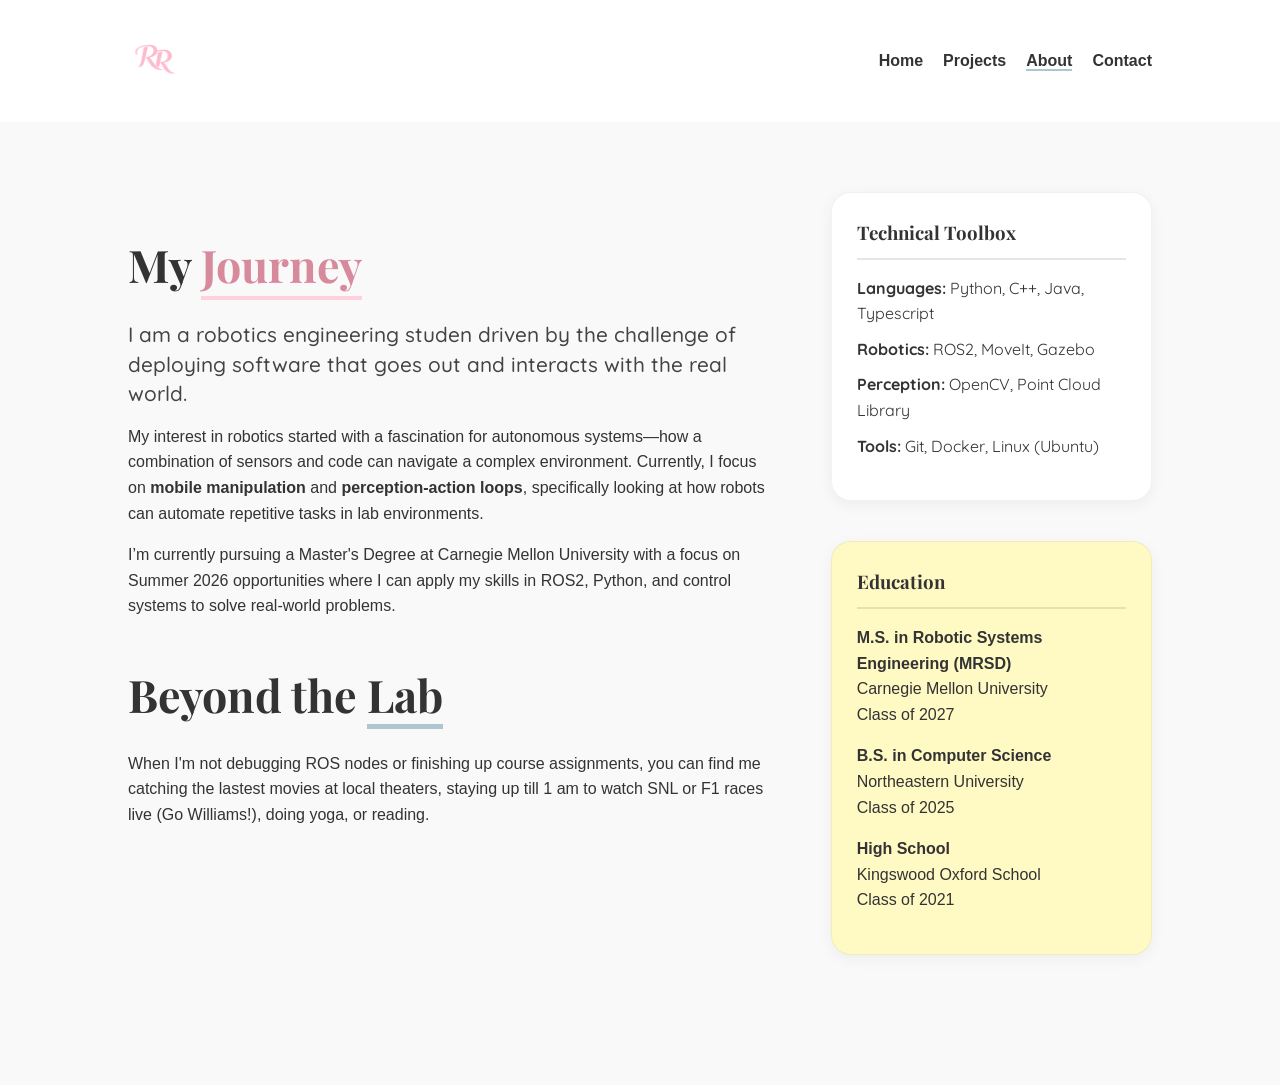
==== about/index.html @ 44ef116f "added about me page" ====
<!DOCTYPE html>
<html lang="en">
<head>
    <meta charset="UTF-8">
    <meta name="viewport" content="width=device-width, initial-scale=1.0">
    <title>About | Risha Ranjan</title>
    <link rel="preconnect" href="https://fonts.googleapis.com">
    <link rel="preconnect" href="https://fonts.gstatic.com" crossorigin>
    <link href="https://fonts.googleapis.com/css2?family=Playfair+Display:wght@700&family=Quicksand:wght@400;500;600&display=swap" rel="stylesheet">
    <link rel="stylesheet" href="../style.css">
    <link rel="icon" type="image/png" href="../assets/logo.png">
</head>
<body>

    <header>
        <nav>
            <div class="logo">
                <a href="../"><img src="../assets/logo.png" alt="Logo"></a>
            </div>
            <ul>
                <li><a href="../">Home</a></li>
                <li><a href="../projects/">Projects</a></li>
                <li><a href="/" class="active-link">About</a></li>
                <li><a href="../contact/">Contact</a></li>
            </ul>
        </nav>
    </header>

    <main class="container">
        <section class="about-section">
            <div class="content-grid">
                <div class="description">
                    <h1 class="playfair-title">My <span class="highlight-pink">Journey</span></h1>
                    <p class="intro-blurb">I am a robotics engineering studen driven by the challenge of deploying software that goes out and interacts with the real world.</p>
                    
                    <p>My interest in robotics started with a fascination for autonomous systems—how a combination of sensors and code can navigate a complex environment. Currently, I focus on <strong>mobile manipulation</strong> and <strong>perception-action loops</strong>, specifically looking at how robots can automate repetitive tasks in lab environments.</p>

                    <p>I’m currently pursuing a Master's Degree at Carnegie Mellon University with a focus on Summer 2026 opportunities where I can apply my skills in ROS2, Python, and control systems to solve real-world problems.</p>

                    <h2 class="playfair-title" style="margin-top: 40px;">Beyond the <span class="highlight-blue">Lab</span></h2>
                    <p>When I'm not debugging ROS nodes or finishing up course assignments, you can find me catching the lastest movies at local theaters, staying up till 1 am to watch SNL or F1 races live (Go Williams!), doing yoga, or reading.</p>
                </div>

                <aside class="sidebar-content">
                    <div class="tech-specs">
                        <h3>Technical Toolbox</h3>
                        <ul>
                            <li><strong>Languages:</strong> Python, C++, Java, Typescript</li>
                            <li><strong>Robotics:</strong> ROS2, MoveIt, Gazebo</li>
                            <li><strong>Perception:</strong> OpenCV, Point Cloud Library</li>
                            <li><strong>Tools:</strong> Git, Docker, Linux (Ubuntu)</li>
                        </ul>
                    </div>

                    <div class="tech-specs" style="background-color: var(--yellow);">
                        <h3>Education</h3>
                        <p><strong>M.S. in Robotic Systems Engineering (MRSD)</strong><br>
                        Carnegie Mellon University<br>
                        Class of 2027</p>
                        <p><strong>B.S. in Computer Science</strong><br>
                        Northeastern University<br>
                        Class of 2025</p>
                        <p><strong>High School</strong><br>
                        Kingswood Oxford School<br>
                        Class of 2021</p>
                    </div>
                </aside>
            </div>
        </section>
    </main>

</body>
</html>
---- style.css ----
/* Color Variables */
:root {
    --pink: #FFD1DC;
    --blue: #AEC6CF;
    --green: #B2E2D2;
    --yellow: #FFF9C4;
    --dark: #333;
    --light: #f9f9f9;
}

body {
    font-family: 'Segoe UI', Tahoma, Geneva, Verdana, sans-serif;
    margin: 0;
    line-height: 1.6;
    background-color: var(--light);
    color: var(--dark);
}

/* Navigation */
.logo img {
    height: 55px;
    width: auto;
    display: block;
}

nav {
    display: flex;
    justify-content: space-between;
    padding: 2rem 10%;
    background: white;
}

nav ul { display: flex; list-style: none; }
nav ul li { margin-left: 20px; }
nav a { text-decoration: none; color: var(--dark); font-weight: bold; }

/* Hero Section */


.hero-about {
    padding: 80px 0;
    background: linear-gradient(135deg, #ffffff 0%, var(--yellow) 100%); 
}

.hero-flex {
    display: flex;
    align-items: center;
    justify-content: space-between;
    gap: 40px;
    flex-wrap: wrap; 
}

.hero-image {
    flex: 1;
    min-width: 250px;
    display: flex;
    justify-content: center;
}

.profile-img {
    width: 280px;
    height: 280px;
    border-radius: 50%; 
    border: 8px solid white;
    box-shadow: 0 10px 20px rgba(0,0,0,0.1);
    object-fit: cover; 
}

.hero-text {
    flex: 2;
    min-width: 300px;
}

.highlight-pink { color: #d88a9d; border-bottom: 4px solid var(--pink); }

.intro-blurb {
    font-size: 1.2rem;
    margin: 20px 0;
    color: #555;
}

/* Updated Buttons */
.hero-btns {
    display: flex;
    gap: 15px;
    margin-top: 25px;
}

.btn-blue {
    background-color: var(--blue);
    padding: 12px 25px;
    border-radius: 8px;
    text-decoration: none;
    color: #444;
    font-weight: 600;
}

.btn-outline {
    border: 2px solid var(--blue);
    padding: 10px 25px;
    border-radius: 8px;
    text-decoration: none;
    color: #444;
    font-weight: 600;
}

.highlight-blue { border-bottom: 5px solid var(--blue); }

.btn-pink {
    background-color: var(--pink);
    padding: 12px 24px;
    border-radius: 30px;
    text-decoration: none;
    color: #444;
    font-weight: bold;
    transition: 0.3s;
}

/* Grid Layout */
.container { width: 80%; margin: auto; padding: 50px 0; }
.grid {
    display: grid;
    grid-template-columns: repeat(auto-fit, minmax(300px, 1fr));
    gap: 20px;
}

.card {
    background: white;
    border-radius: 15px;
    overflow: hidden;
    box-shadow: 0 4px 15px rgba(0,0,0,0.05);
}

.card-img { height: 200px; display: flex; align-items: center; justify-content: center; }

.card-content { padding: 20px; }

/* Tags */
.tag {
    font-size: 0.8rem;
    padding: 4px 10px;
    border-radius: 5px;
    margin-right: 5px;
}
.tag-blue { background: var(--blue); }
.tag-green { background: var(--green); }
.tag-pink { background: var(--pink); }
.tag-yellow { background: var(--yellow); }



/* Ensure the container inside hero-about is also a flexbox */
.hero-about .container {
    display: flex;
    align-items: center;
    justify-content: space-between;
    gap: 40px;
    flex-wrap: wrap; /* Keeps it mobile-friendly */
}

/* Update the hero-about background to ensure it fills space */
.hero-about {
    width: 100%;
    padding: 80px 0;
    background: linear-gradient(135deg, #ffffff 0%, var(--yellow) 100%);
}

/* Make sure the image doesn't overflow its flex container */
.profile-img {
    max-width: 100%;
    height: auto;
    aspect-ratio: 1 / 1; 
    border-radius: 50%;
    border: 8px solid white;
    box-shadow: 0 10px 20px rgba(0,0,0,0.1);
    object-fit: cover;
}

.hero-text h1 {
    font-family: 'Playfair Display', serif;
    font-size: 3.5rem; /* Makes it a bold statement */
    font-weight: 700;
    margin-bottom: 10px;
    color: var(--dark);
}

/* Optional: adjust the highlight color to look cleaner with the serif font */
.highlight-pink { 
    color: #d88a9d; 
    border-bottom: 4px solid var(--pink);
    padding-bottom: 2px;
}

/* Apply Quicksand to the blurb and sub-text */
.intro-blurb, 
.hero-text p:not(.intro-blurb) {
    font-family: 'Quicksand', sans-serif;
    font-weight: 500; /* Medium weight for better readability */
}

.intro-blurb {
    font-size: 1.3rem; /* Slightly larger */
    margin: 20px 0 10px 0;
    color: #444;
    line-height: 1.4;
}

/* Specific styling for the internship line */
.hero-text p:not(.intro-blurb) {
    font-size: 1.1rem;
    color: #666;
    display: flex;
    align-items: center;
    gap: 8px;
}

/* Optional: Add a small "active" dot next to internship status */
.hero-text p:not(.intro-blurb)::before {
    content: '';
    width: 10px;
    height: 10px;
    background-color: var(--green);
    border-radius: 50%;
    display: inline-block;
}

/* Projects Page Specifics */
.projects-header {
    text-align: center;
    margin-bottom: 60px;
}

.projects-header h1 {
    font-family: 'Playfair Display', serif;
    font-size: 3rem;
}

.projects-header p {
    font-family: 'Quicksand', sans-serif;
    color: #666;
}

/* The Card Wrapper (makes the whole box clickable) */
.project-card-wrapper {
    text-decoration: none;
    color: inherit;
    display: block;
}

.project-card {
    background: white;
    border-radius: 24px; /* Soft, very rounded corners */
    overflow: hidden;
    height: 100%;
    border: 1px solid rgba(0,0,0,0.05);
    transition: all 0.3s ease;
    box-shadow: 0 4px 6px rgba(0,0,0,0.02);
}

/* Hover Effect: Card lifts and shadow deepens */
.project-card:hover {
    transform: translateY(-8px);
    box-shadow: 0 20px 40px rgba(0,0,0,0.08);
}

.card-image-top {
    height: 220px;
    display: flex;
    align-items: center;
    justify-content: center;
    font-size: 3rem;
}

.card-body {
    padding: 24px;
}

.card-body h3 {
    font-family: 'Playfair Display', serif;
    margin: 12px 0;
    font-size: 1.6rem;
}

.card-body p {
    font-family: 'Quicksand', sans-serif;
    font-size: 1rem;
    color: #555;
    line-height: 1.5;
}

.tags {
    display: flex;
    gap: 8px;
    margin-bottom: 10px;
}

/* Active Link styling to show user where they are */
.active-link {
    border-bottom: 2px solid var(--blue);
}


/* for my convoy page */

/* Project Detail Styles */
.project-detail-header {
    text-align: center;
    max-width: 800px;
    margin: 0 auto 40px auto;
}

.authors {
    font-family: 'Quicksand', sans-serif;
    color: #666;
    margin: 15px 0;
}

.project-links {
    display: flex;
    justify-content: center;
    gap: 15px;
    margin-top: 20px;
}

/* Update the Hero Media to handle multiple images */
.project-hero-media {
    width: 100%;
    border-radius: 24px;
    overflow: hidden;
    margin-bottom: 50px;
    background: var(--pink); /* Your specific color for Catalyst */
    display: flex;
    justify-content: center; /* Centers the group */
    align-items: center;
    gap: 20px; /* Space between the three images */
    padding: 30px; /* Padding inside the pink box */
    flex-wrap: wrap; /* Makes it mobile-friendly */
}

/* Force all images to be the same height and size */
.project-hero-media .main-project-img {
    height: 250px; /* Set a consistent height */
    width: auto;   /* Let width adjust naturally */
    max-width: 30%; /* Ensure 3 images fit comfortably */
    border-radius: 12px; /* Soften the image corners */
    object-fit: cover; /* Crops slightly if aspect ratios differ to keep it neat */
    box-shadow: 0 4px 10px rgba(0,0,0,0.05);
    background: white; /* Optional: adds a white background if images are transparent */
}

/* Mobile fix for the 3 images */
@media (max-width: 768px) {
    .project-hero-media .main-project-img {
        max-width: 100%; /* Stack them on small screens */
        height: auto;
        width: 80%;
    }
}

.main-project-img {
    max-width: 400px;
    height: auto;
}

.content-grid {
    display: grid;
    grid-template-columns: 2fr 1fr;
    gap: 60px;
    margin-bottom: 60px;
}

.description h2 {
    font-family: 'Playfair Display', serif;
}

.tech-specs {
    background: white;
    padding: 30px;
    border-radius: 20px;
    height: fit-content;
    box-shadow: 0 4px 15px rgba(0,0,0,0.05);
}

.tech-specs h3 { margin-top: 0; font-family: 'Playfair Display', serif; }
.tech-specs ul { list-style: none; padding: 0; }
.tech-specs li { margin-bottom: 10px; font-family: 'Quicksand', sans-serif; }

/* Video Section */
.video-grid {
    display: grid;
    grid-template-columns: repeat(auto-fit, minmax(300px, 1fr));
    gap: 20px;
    margin-top: 30px;
}

.video-card h4 {
    font-family: 'Quicksand', sans-serif;
    text-align: center;
}

.video-placeholder {
    width: 100%;
    aspect-ratio: 16 / 9;
    background: #000;
    border-radius: 12px;
    display: flex;
    align-items: center;
    justify-content: center;
    color: white;
}

@media (max-width: 768px) {
    .content-grid { grid-template-columns: 1fr; }
}

/* Keep the tech-specs card looking clean */
.tech-specs {
    background: white;
    padding: 25px;
    border-radius: 20px;
    box-shadow: 0 4px 15px rgba(0,0,0,0.05);
}

/* Mobile Responsiveness */
@media (max-width: 992px) {
    .video-container-vertical {
        max-width: 320px; /* Don't let it get huge on tablets */
        margin: 20px auto;
    }
}

/* Sidebar Container */
.sidebar-content {
    display: flex;
    flex-direction: column;
    align-items: center; /* This centers the video under the tech card */
    gap: 20px;
}

/* Vertical Video Adjustment */
.video-container-vertical {
    width: 70%;
    max-width: 250px; /* Adjust this number to make it even smaller/larger */
    border-radius: 16px;
    overflow: hidden;
    box-shadow: 0 10px 30px rgba(0,0,0,0.1);
    background: #000;
    margin: 0 auto; /* Ensures it stays centered if the sidebar is wider */
}

.portfolio-video {
    width: 100%;
    height: auto;
    display: block;
    aspect-ratio: 9 / 16;
    object-fit: cover;
}

/* Ensure the Tech Card stays full width of the sidebar */
.tech-specs {
    width: 100%; 
    box-sizing: border-box;
}

/* Contact Page Specifics */
.contact-hero {
    text-align: center;
    margin-bottom: 50px;
}

.contact-hero h1 {
    font-family: 'Playfair Display', serif;
    font-size: 3.5rem;
}

.contact-grid {
    display: grid;
    grid-template-columns: repeat(auto-fit, minmax(280px, 1fr));
    gap: 30px;
    max-width: 800px;
    margin: 0 auto;
}

.contact-card {
    background: white;
    padding: 40px;
    border-radius: 24px;
    text-align: center;
    text-decoration: none;
    color: inherit;
    transition: all 0.3s ease;
    border: 1px solid rgba(0,0,0,0.05);
    box-shadow: 0 4px 6px rgba(0,0,0,0.02);
}

.contact-card:hover {
    transform: translateY(-10px);
    box-shadow: 0 20px 40px rgba(0,0,0,0.08);
}

.contact-icon {
    width: 60px;
    height: 60px;
    border-radius: 50%;
    display: flex;
    align-items: center;
    justify-content: center;
    font-size: 1.5rem;
    margin: 0 auto 20px auto;
}

.contact-card h3 {
    font-family: 'Playfair Display', serif;
    font-size: 1.8rem;
    margin-bottom: 10px;
}

.contact-card p {
    font-family: 'Quicksand', sans-serif;
    color: #666;
    margin-bottom: 20px;
}

.btn-text {
    font-family: 'Quicksand', sans-serif;
    font-weight: 600;
    color: var(--dark);
    border-bottom: 2px solid transparent;
    transition: 0.3s;
}

.contact-card:hover .btn-text {
    border-bottom: 2px solid var(--blue);
}
/* About Page Specific Tweaks */
.playfair-title {
    font-family: 'Playfair Display', serif;
    font-size: 2.8rem;
    margin-bottom: 20px;
}

.about-section {
    padding-top: 20px;
}

/* Enhancing the sidebar specifically for About page */
.sidebar-content .tech-specs {
    border: 1px solid rgba(0,0,0,0.05);
    margin-bottom: 20px;
}

.sidebar-content h3 {
    border-bottom: 2px solid rgba(0,0,0,0.1);
    padding-bottom: 10px;
    margin-bottom: 15px;
}

/* Responsive adjustment for About narrative */
@media (max-width: 768px) {
    .playfair-title {
        font-size: 2.2rem;
    }
}
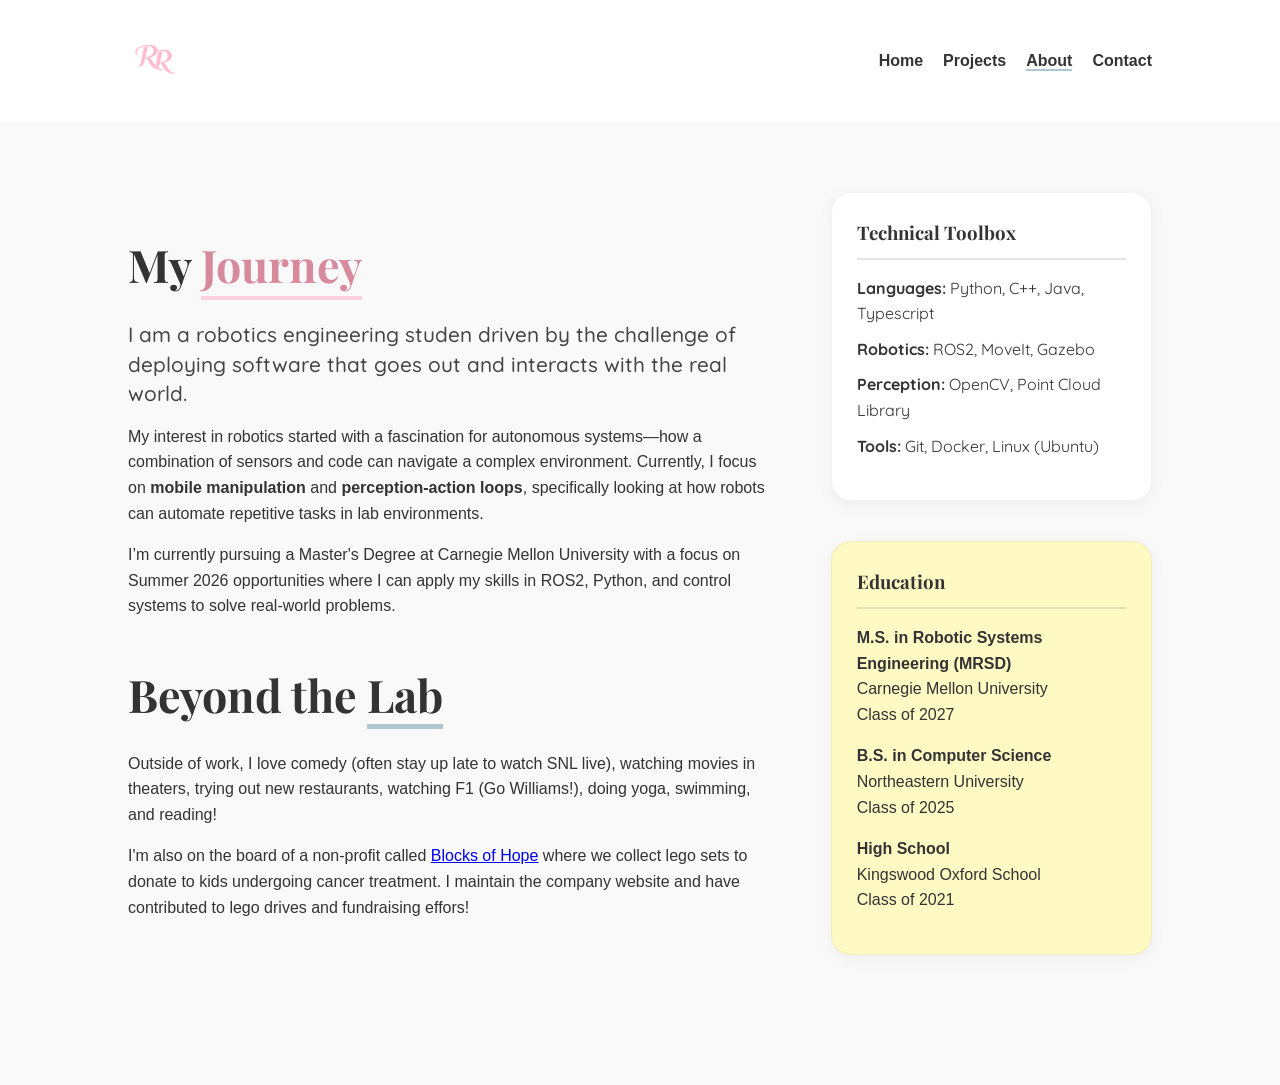
==== commit 54cb5b02: "added ptg" ====
--- a/about/index.html
+++ b/about/index.html
@@ -38,7 +38,8 @@
                     <p>I’m currently pursuing a Master's Degree at Carnegie Mellon University with a focus on Summer 2026 opportunities where I can apply my skills in ROS2, Python, and control systems to solve real-world problems.</p>
 
                     <h2 class="playfair-title" style="margin-top: 40px;">Beyond the <span class="highlight-blue">Lab</span></h2>
-                    <p>When I'm not debugging ROS nodes or finishing up course assignments, you can find me catching the lastest movies at local theaters, staying up till 1 am to watch SNL or F1 races live (Go Williams!), doing yoga, or reading.</p>
+                    <p>Outside of work, I love comedy (often stay up late to watch SNL live), watching movies in theaters, trying out new restaurants, watching F1 (Go Williams!), doing yoga, swimming, and reading!
+                    <p>I'm also on the board of a non-profit called <a href="https://blocksofhope.org" target="_blank" rel="noopener noreferrer">Blocks of Hope</a> where we collect lego sets to donate to kids undergoing cancer treatment. I maintain the company website and have contributed to lego drives and fundraising effors!</p>
                 </div>
 
                 <aside class="sidebar-content">
--- a/style.css
+++ b/style.css
@@ -120,8 +120,15 @@
 .container { width: 80%; margin: auto; padding: 50px 0; }
 .grid {
     display: grid;
-    grid-template-columns: repeat(auto-fit, minmax(300px, 1fr));
+    grid-template-columns: repeat(2, 1fr); 
     gap: 20px;
+}
+
+/* Add a Media Query to keep it mobile-friendly */
+@media (max-width: 768px) {
+    .grid {
+        grid-template-columns: 1fr;
+    }
 }
 
 .card {
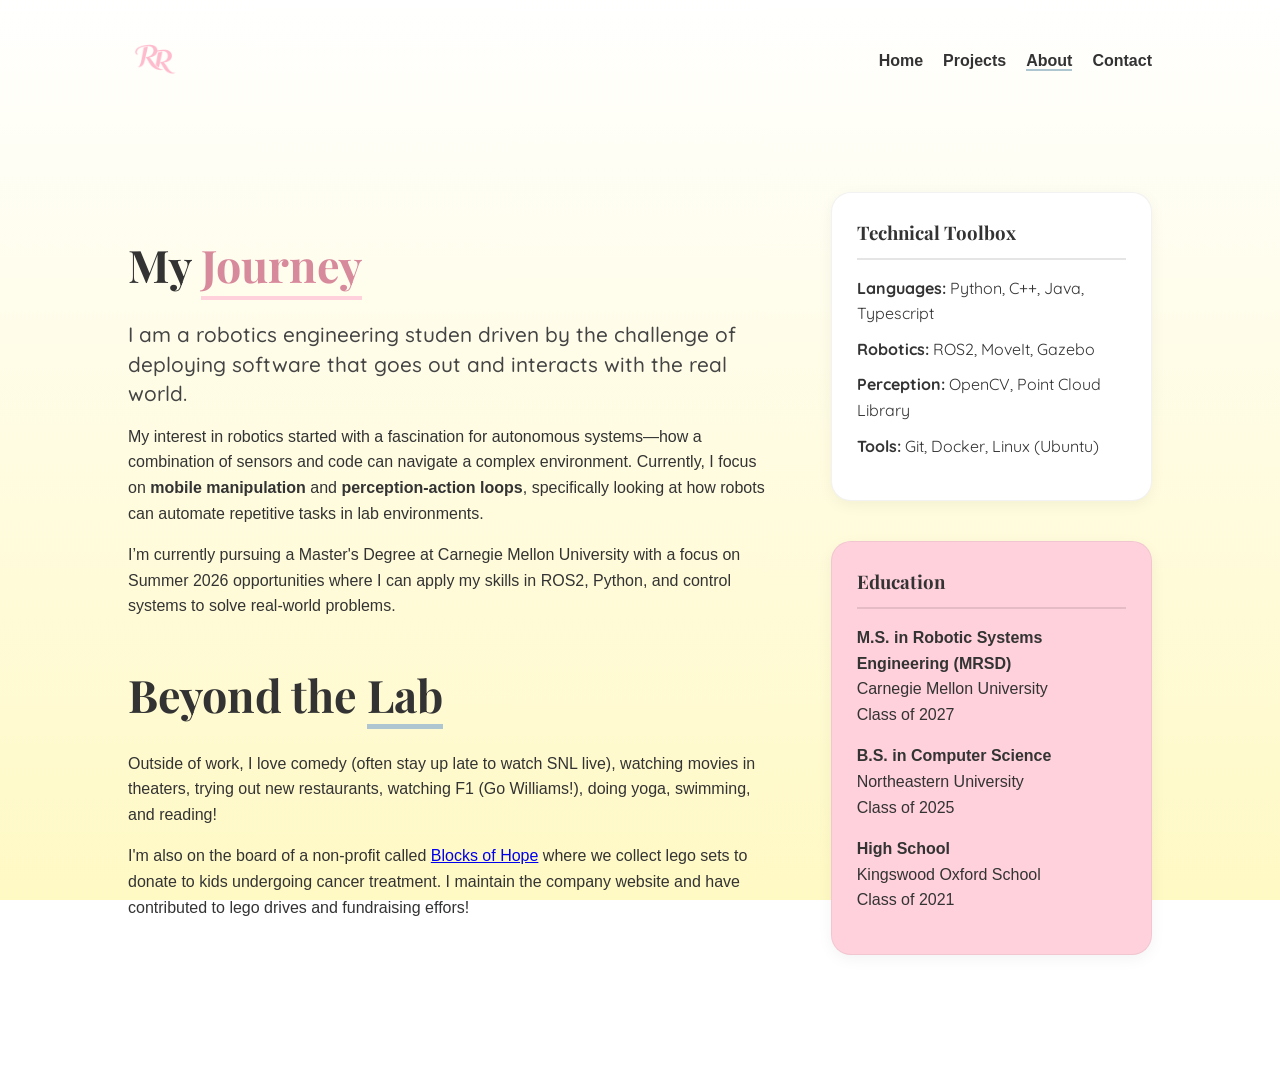
==== commit ba0a6f9a: "changed styling" ====
--- a/about/index.html
+++ b/about/index.html
@@ -53,7 +53,7 @@
                         </ul>
                     </div>
 
-                    <div class="tech-specs" style="background-color: var(--yellow);">
+                    <div class="tech-specs" style="background-color: var(--pink);">
                         <h3>Education</h3>
                         <p><strong>M.S. in Robotic Systems Engineering (MRSD)</strong><br>
                         Carnegie Mellon University<br>
--- a/style.css
+++ b/style.css
@@ -27,7 +27,7 @@
     display: flex;
     justify-content: space-between;
     padding: 2rem 10%;
-    background: white;
+    background: transparent;
 }
 
 nav ul { display: flex; list-style: none; }
@@ -36,10 +36,11 @@
 
 /* Hero Section */
 
-
-.hero-about {
-    padding: 80px 0;
-    background: linear-gradient(135deg, #ffffff 0%, var(--yellow) 100%); 
+/* This ensures the gradient stretches the full height of the viewport */
+body {
+    min-height: 100vh;
+    margin: 0;
+    background: linear-gradient(180deg, #ffffff 0%, var(--yellow) 100%) no-repeat fixed;
 }
 
 .hero-flex {
@@ -169,7 +170,7 @@
 .hero-about {
     width: 100%;
     padding: 80px 0;
-    background: linear-gradient(135deg, #ffffff 0%, var(--yellow) 100%);
+    background: transparent
 }
 
 /* Make sure the image doesn't overflow its flex container */
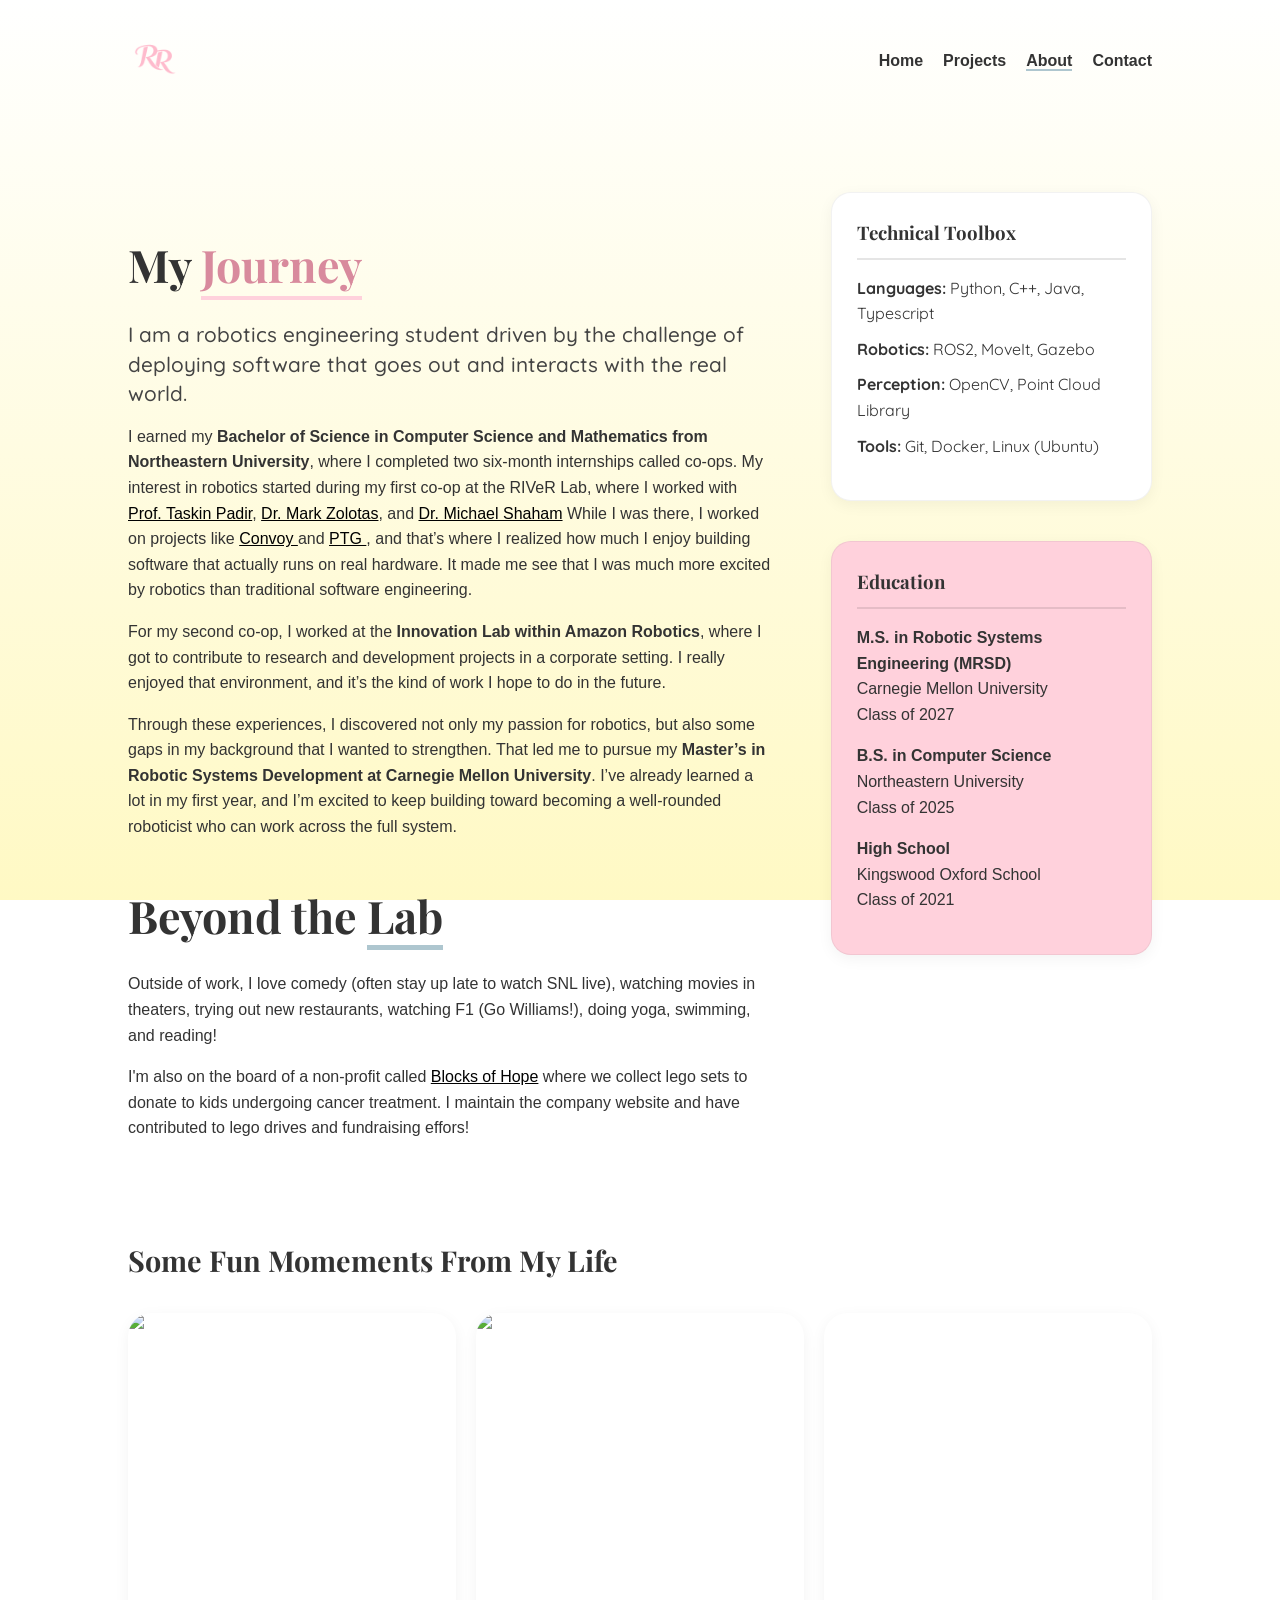
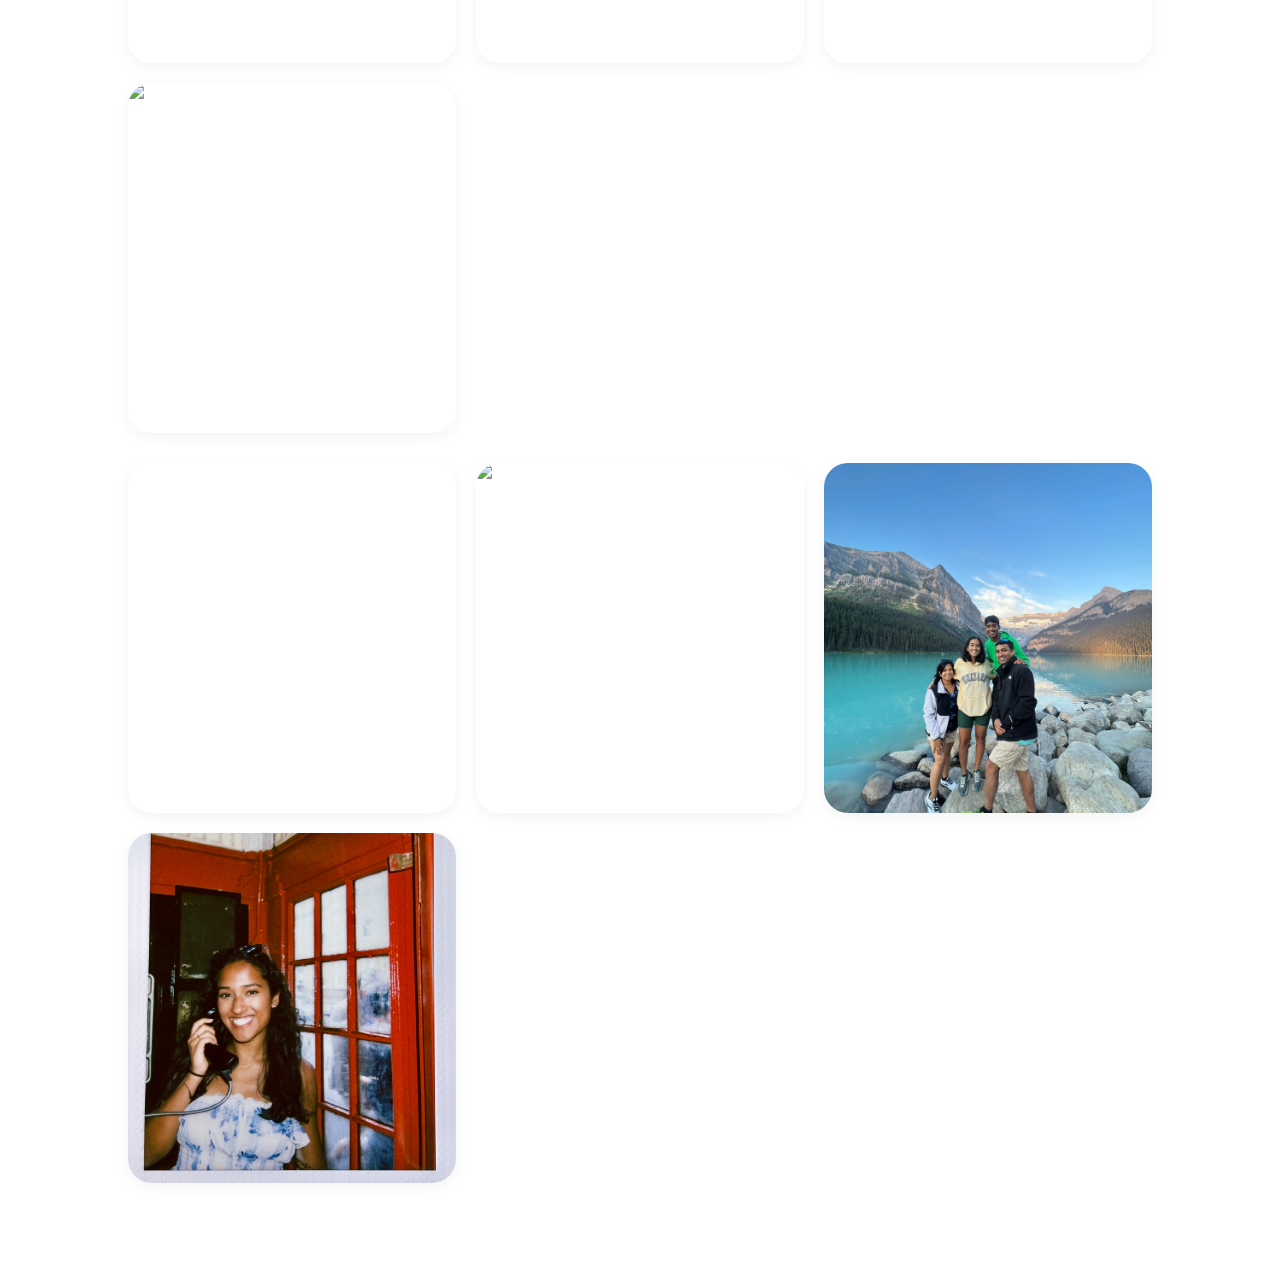
==== commit 2cd76a26: "edited about page" ====
--- a/about/index.html
+++ b/about/index.html
@@ -1,15 +1,19 @@
 <!DOCTYPE html>
 <html lang="en">
+
 <head>
     <meta charset="UTF-8">
     <meta name="viewport" content="width=device-width, initial-scale=1.0">
     <title>About | Risha Ranjan</title>
     <link rel="preconnect" href="https://fonts.googleapis.com">
     <link rel="preconnect" href="https://fonts.gstatic.com" crossorigin>
-    <link href="https://fonts.googleapis.com/css2?family=Playfair+Display:wght@700&family=Quicksand:wght@400;500;600&display=swap" rel="stylesheet">
+    <link
+        href="https://fonts.googleapis.com/css2?family=Playfair+Display:wght@700&family=Quicksand:wght@400;500;600&display=swap"
+        rel="stylesheet">
     <link rel="stylesheet" href="../style.css">
     <link rel="icon" type="image/png" href="../assets/logo.png">
 </head>
+
 <body>
 
     <header>
@@ -31,16 +35,60 @@
             <div class="content-grid">
                 <div class="description">
                     <h1 class="playfair-title">My <span class="highlight-pink">Journey</span></h1>
-                    <p class="intro-blurb">I am a robotics engineering studen driven by the challenge of deploying software that goes out and interacts with the real world.</p>
-                    
-                    <p>My interest in robotics started with a fascination for autonomous systems—how a combination of sensors and code can navigate a complex environment. Currently, I focus on <strong>mobile manipulation</strong> and <strong>perception-action loops</strong>, specifically looking at how robots can automate repetitive tasks in lab environments.</p>
+                    <p class="intro-blurb">I am a robotics engineering student driven by the challenge of deploying
+                        software that goes out and interacts with the real world.</p>
+                    <p>I earned my <strong>Bachelor of Science in Computer Science and Mathematics from Northeastern
+                            University</strong>,
+                        where I completed two six-month internships called co-ops. My interest in robotics started
+                        during my
+                        first co-op at the RIVeR Lab, where I worked with <a
+                            href="https://coe.northeastern.edu/people/padir-taskin/" target="_blank"
+                            rel="noopener noreferrer">Prof. Taskin Padir</a>,
+                        <a href="https://markzolotas.com/" target="_blank" rel="noopener noreferrer">Dr. Mark
+                            Zolotas</a>, and
+                        <a href="https://michael-h-shaham.github.io/" target="_blank" rel="noopener noreferrer">Dr.
+                            Michael Shaham</a>
+                        While I was there, I worked on projects like
+                        <a href="../projects/convoy/" target="_blank" rel="noopener noreferrer">Convoy
+                        </a> and
+                        <a href="../projects/ptg/" target="_blank" rel="noopener noreferrer">PTG
+                        </a>,
 
-                    <p>I’m currently pursuing a Master's Degree at Carnegie Mellon University with a focus on Summer 2026 opportunities where I can apply my skills in ROS2, Python, and control systems to solve real-world problems.</p>
+                        and that’s where I realized how
+                        much I enjoy building software that actually runs on real hardware. It made me see that I was
+                        much more excited by robotics than traditional software engineering.
+                    </p>
+                    <p>
+                        For my second co-op, I worked at the <strong>Innovation Lab within Amazon Robotics</strong>,
+                        where I got to
+                        contribute to research and development projects in a corporate setting. I really enjoyed that
+                        environment, and it’s the kind of work I hope to do in the future.
+                    </p>
+                    <p>
+                        Through these experiences, I discovered not only my passion for robotics, but also some gaps in
+                        my
+                        background that I wanted to strengthen. That led me to pursue my <strong>Master’s in Robotic
+                            Systems
+                            Development at Carnegie Mellon University</strong>. I’ve already learned a lot in my first
+                        year, and I’m
+                        excited to keep building toward becoming a well-rounded roboticist who can work across the full
+                        system.
+                    <p>
 
-                    <h2 class="playfair-title" style="margin-top: 40px;">Beyond the <span class="highlight-blue">Lab</span></h2>
-                    <p>Outside of work, I love comedy (often stay up late to watch SNL live), watching movies in theaters, trying out new restaurants, watching F1 (Go Williams!), doing yoga, swimming, and reading!
-                    <p>I'm also on the board of a non-profit called <a href="https://blocksofhope.org" target="_blank" rel="noopener noreferrer">Blocks of Hope</a> where we collect lego sets to donate to kids undergoing cancer treatment. I maintain the company website and have contributed to lego drives and fundraising effors!</p>
+
+                    </p>
+
+                    <h2 class="playfair-title" style="margin-top: 40px;">Beyond the <span
+                            class="highlight-blue">Lab</span></h2>
+                    <p>Outside of work, I love comedy (often stay up late to watch SNL live), watching movies in
+                        theaters, trying out new restaurants, watching F1 (Go Williams!), doing yoga, swimming, and
+                        reading!
+                    <p>I'm also on the board of a non-profit called <a href="https://blocksofhope.org" target="_blank"
+                            rel="noopener noreferrer">Blocks of Hope</a> where we collect lego sets to donate to kids
+                        undergoing cancer treatment. I maintain the company website and have contributed to lego drives
+                        and fundraising effors!</p>
                 </div>
+
 
                 <aside class="sidebar-content">
                     <div class="tech-specs">
@@ -56,19 +104,58 @@
                     <div class="tech-specs" style="background-color: var(--pink);">
                         <h3>Education</h3>
                         <p><strong>M.S. in Robotic Systems Engineering (MRSD)</strong><br>
-                        Carnegie Mellon University<br>
-                        Class of 2027</p>
+                            Carnegie Mellon University<br>
+                            Class of 2027</p>
                         <p><strong>B.S. in Computer Science</strong><br>
-                        Northeastern University<br>
-                        Class of 2025</p>
+                            Northeastern University<br>
+                            Class of 2025</p>
                         <p><strong>High School</strong><br>
-                        Kingswood Oxford School<br>
-                        Class of 2021</p>
+                            Kingswood Oxford School<br>
+                            Class of 2021</p>
                     </div>
                 </aside>
+            </div>
+        </section>
+
+        <section class="travel-gallery">
+            <h3 class="playfair-title2">Some Fun Momements From My Life</h3>
+            <div class="gallery-grid">
+                <div class="gallery-item">
+                    <img src="../assets/disneyland.JPG" alt="Description of trip">
+                </div>
+                <div class="gallery-item">
+                    <img src="../assets/graduation.jpg" alt="Description of trip">
+                </div>
+
+                <div class="gallery-item video-item">
+                    <video autoplay muted loop playsinline class="portfolio-video">
+                        <source src="../assets/hawaii.mp4" type="video/mp4">
+                    </video>
+                </div>
+                <div class="gallery-item">
+                    <img src="../assets/athens.JPG" alt="Description of trip">
+                </div>
+            </div>
+            <div class="gallery-grid">
+                <div class="gallery-item video-item">
+                    <video autoplay muted loop playsinline class="portfolio-video">
+                        <source src="../assets/rome.mp4" type="video/mp4">
+                    </video>
+                </div>
+                <div class="gallery-item">
+                    <img src="../assets/punta_cana.JPG" alt="Description of trip">
+                </div>
+                <div class="gallery-item">
+                    <img src="../assets/banff.jpg" alt="Description of trip">
+                </div>
+                <div class="gallery-item">
+                    <img src="../assets/london.JPG" alt="Description of trip">
+                </div>
+
             </div>
         </section>
     </main>
 
 </body>
+
 </html>
--- a/style.css
+++ b/style.css
@@ -546,6 +546,11 @@
     font-size: 2.8rem;
     margin-bottom: 20px;
 }
+.playfair-title2 {
+    font-family: 'Playfair Display', serif;
+    font-size: 1.8rem;
+    margin-bottom: 20px;
+}
 
 .about-section {
     padding-top: 20px;
@@ -568,4 +573,53 @@
     .playfair-title {
         font-size: 2.2rem;
     }
-}+}
+
+a {
+  color: black;
+}
+
+a:visited {
+  color: black;
+}
+
+/* Travel Gallery Section */
+.travel-gallery {
+    margin-top: 80px;
+    padding-bottom: 50px;
+}
+
+.highlight-green { 
+    color: #88c9b3; 
+    border-bottom: 4px solid var(--green); 
+}
+
+.gallery-grid {
+    display: grid;
+    grid-template-columns: repeat(auto-fit, minmax(250px, 1fr));
+    gap: 20px;
+    margin-top: 30px;
+}
+
+.gallery-item {
+    background: transparent; /* Changed from white to prevent ghost slivers */
+    border-radius: 24px;
+    overflow: hidden;
+    line-height: 0;   
+    font-size: 0;    
+    box-shadow: 0 4px 15px rgba(0,0,0,0.05);
+    height: 350px; /* Set the height on the container itself */
+}
+
+.gallery-item:hover {
+    transform: scale(1.02);
+}
+
+.gallery-item img, 
+.gallery-item video {
+    width: 100%;
+    height: 100%;    /* Force it to fill the container height */
+    object-fit: cover; 
+    display: block;
+    border: none;
+}
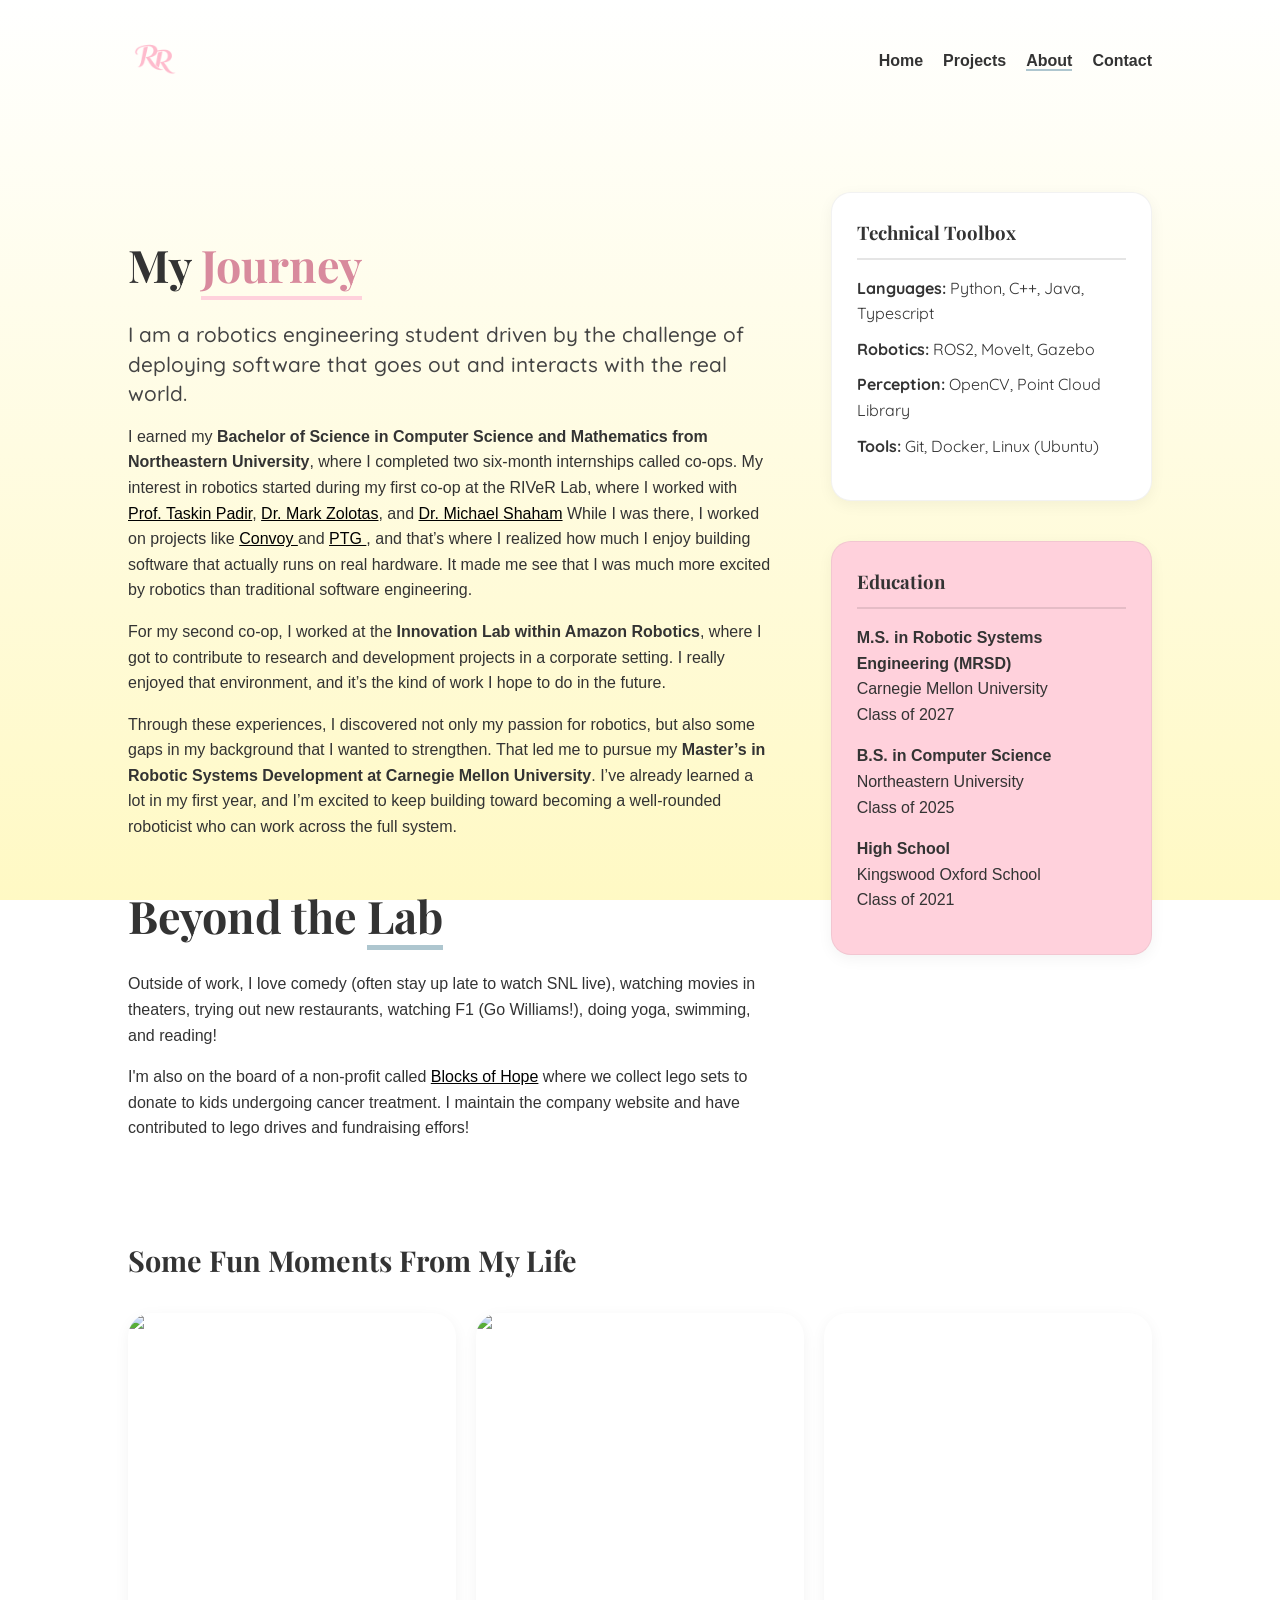
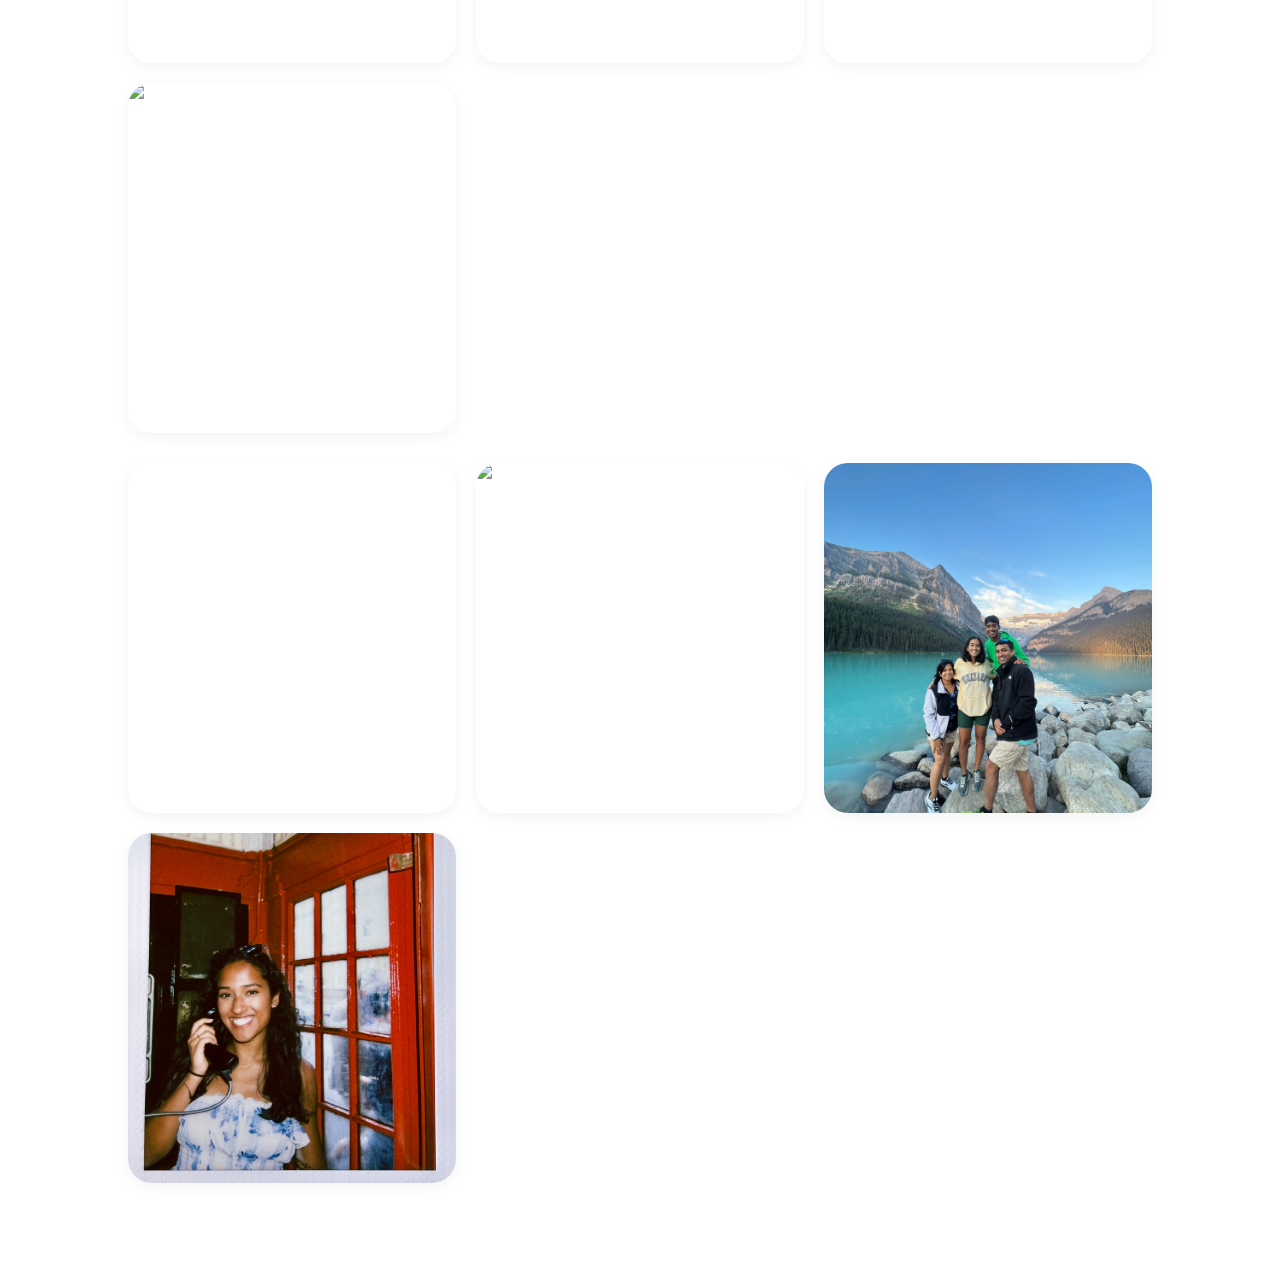
==== commit 5d1e6f9c: "fixing typo" ====
--- a/about/index.html
+++ b/about/index.html
@@ -118,7 +118,7 @@
         </section>
 
         <section class="travel-gallery">
-            <h3 class="playfair-title2">Some Fun Momements From My Life</h3>
+            <h3 class="playfair-title2">Some Fun Moments From My Life</h3>
             <div class="gallery-grid">
                 <div class="gallery-item">
                     <img src="../assets/disneyland.JPG" alt="Description of trip">
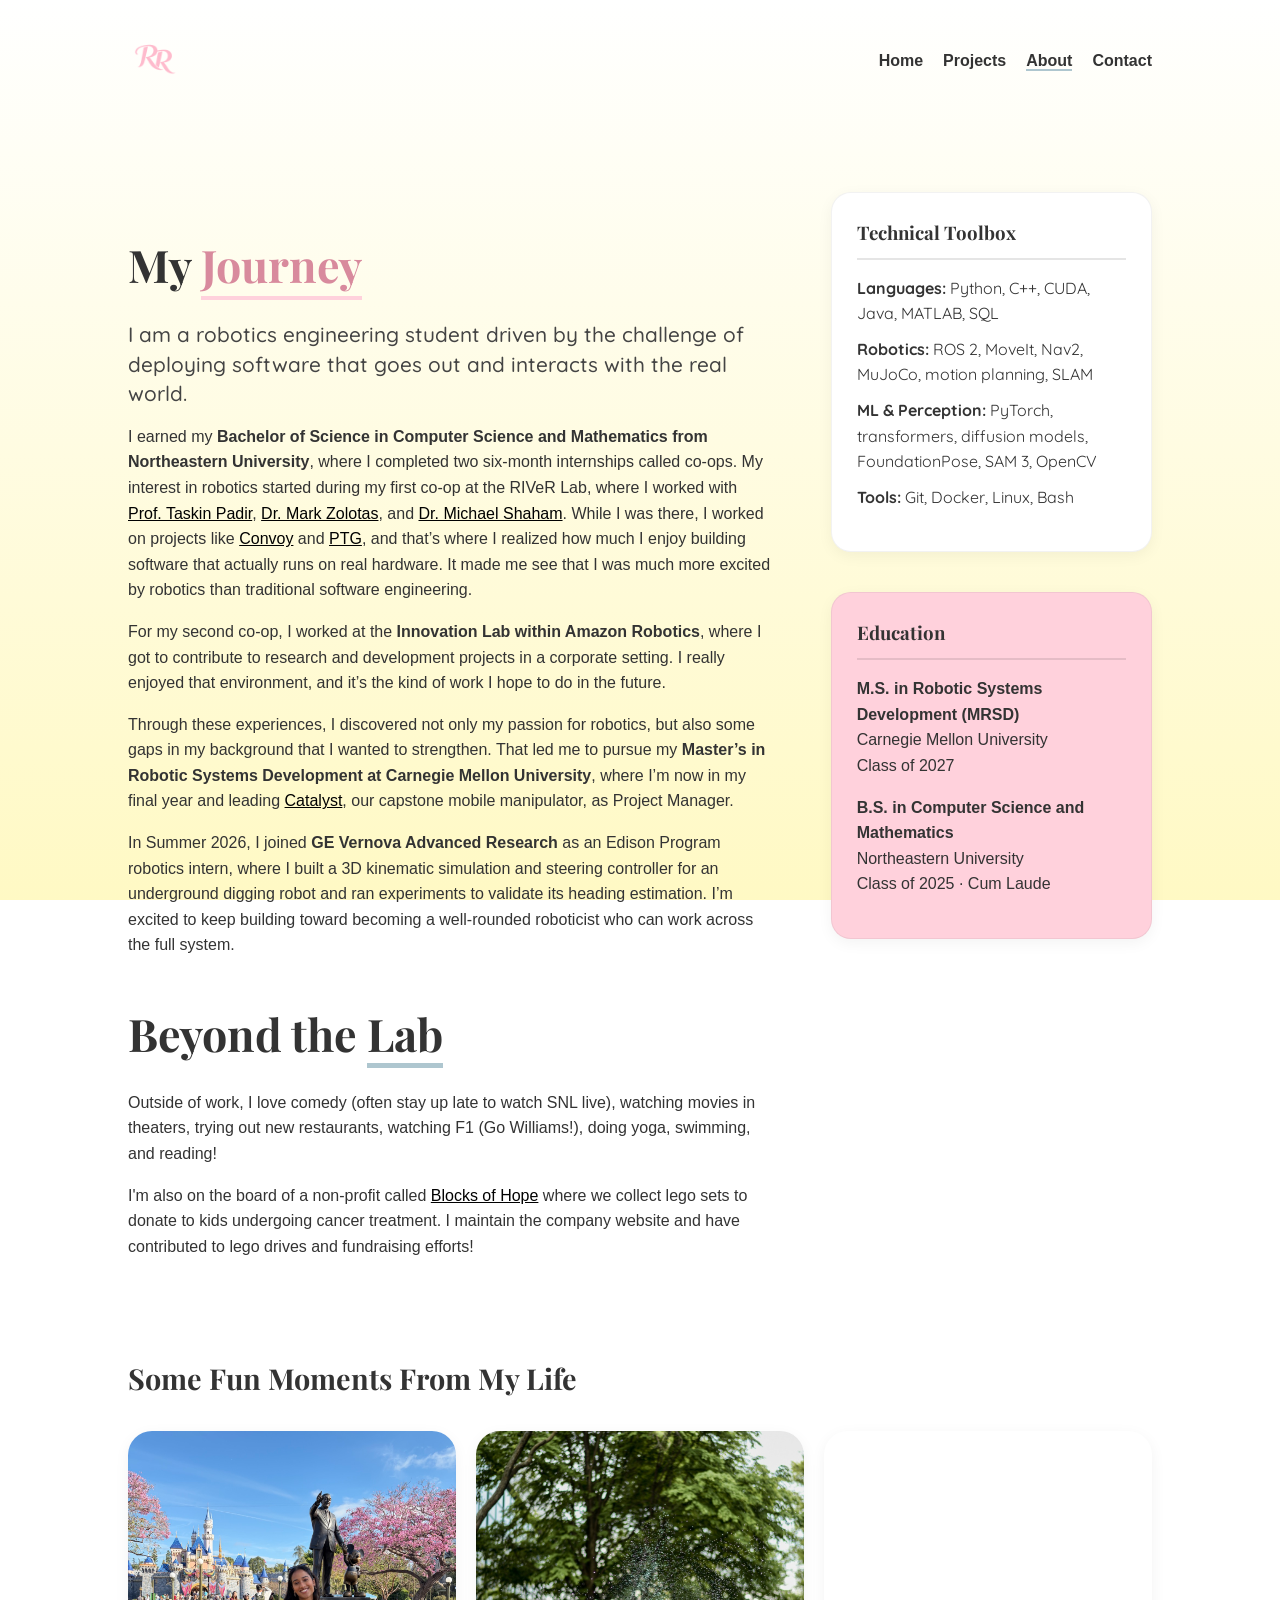
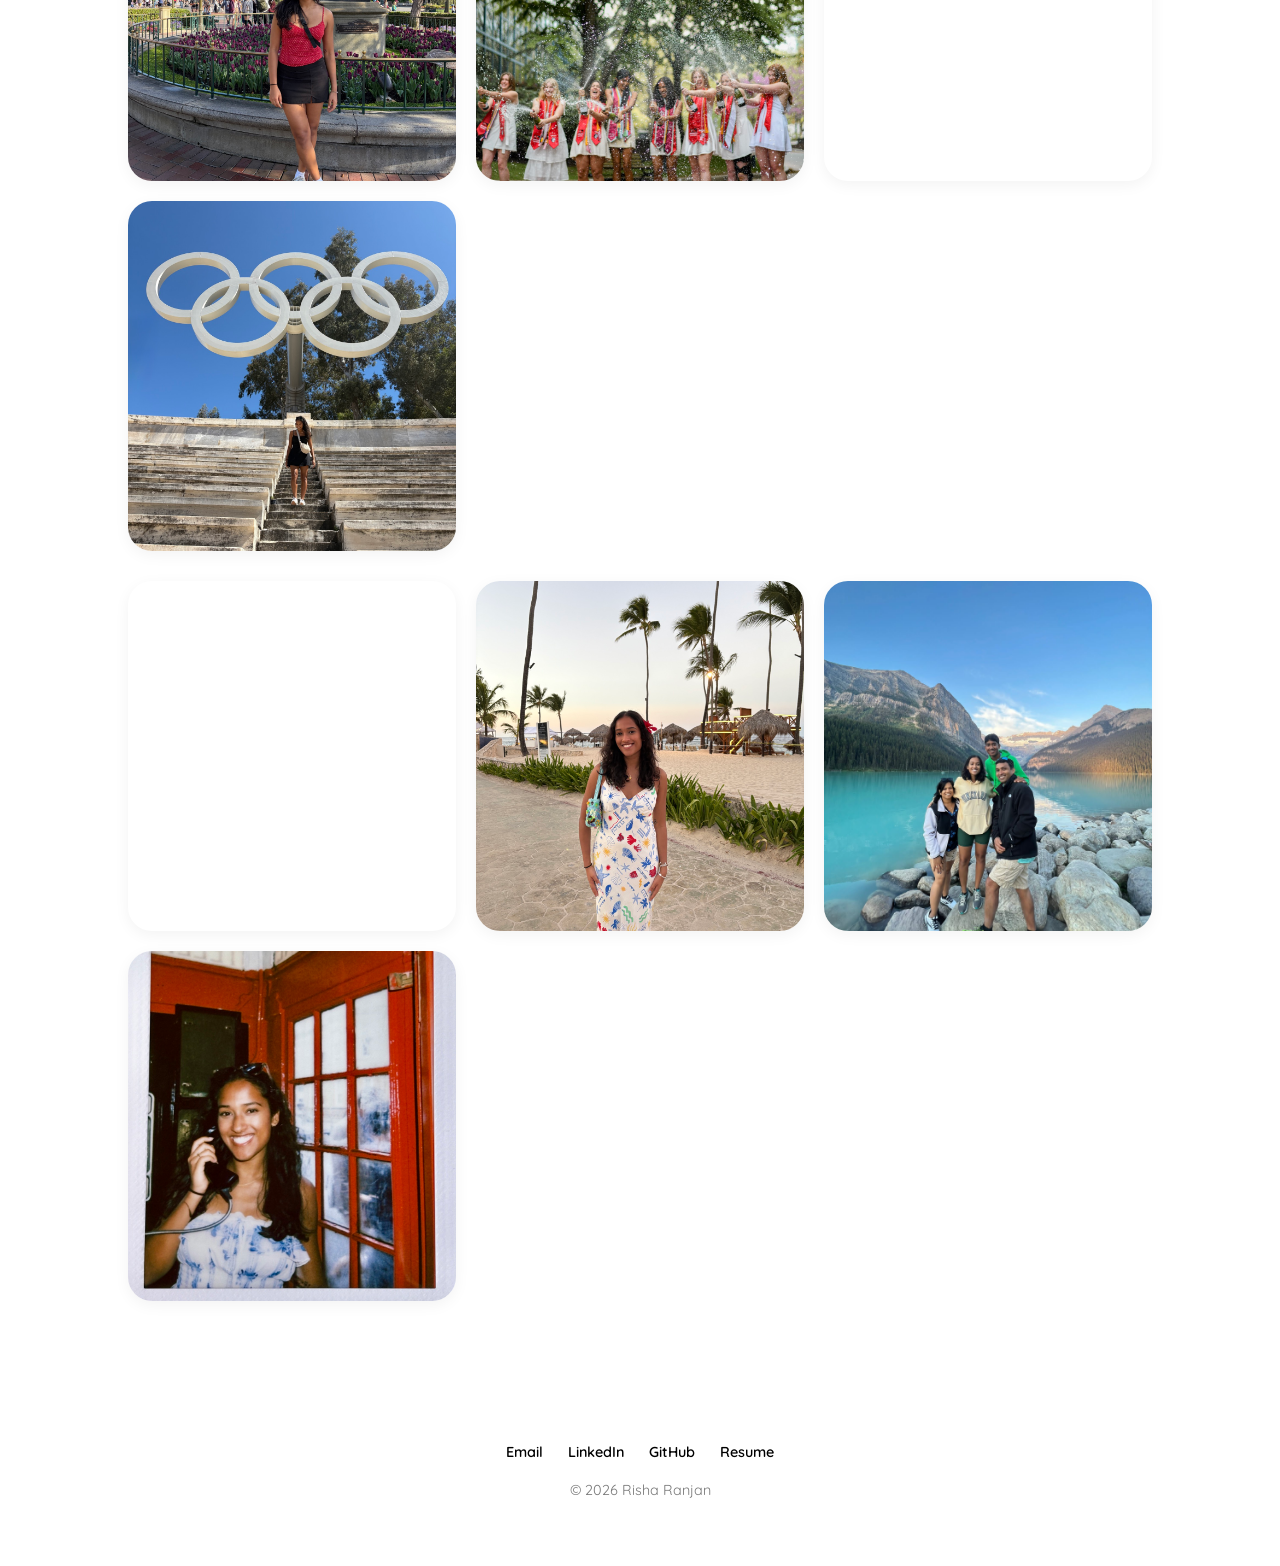
==== commit b35a2548: "updating website fall 2026" ====
--- a/about/index.html
+++ b/about/index.html
@@ -5,12 +5,18 @@
     <meta charset="UTF-8">
     <meta name="viewport" content="width=device-width, initial-scale=1.0">
     <title>About | Risha Ranjan</title>
+    <meta name="description" content="Background, education, and technical skills of Risha Ranjan, CMU MRSD robotics student.">
+    <meta property="og:type" content="website">
+    <meta property="og:title" content="About | Risha Ranjan">
+    <meta property="og:description" content="Background, education, and technical skills of Risha Ranjan, CMU MRSD robotics student.">
+    <meta property="og:image" content="https://risharanjan.github.io/assets/risha.jpeg">
+    <meta property="og:url" content="https://risharanjan.github.io/about/">
     <link rel="preconnect" href="https://fonts.googleapis.com">
     <link rel="preconnect" href="https://fonts.gstatic.com" crossorigin>
     <link
         href="https://fonts.googleapis.com/css2?family=Playfair+Display:wght@700&family=Quicksand:wght@400;500;600&display=swap"
         rel="stylesheet">
-    <link rel="stylesheet" href="../style.css">
+    <link rel="stylesheet" href="../style.css?v=3">
     <link rel="icon" type="image/png" href="../assets/logo.png">
 </head>
 
@@ -24,7 +30,7 @@
             <ul>
                 <li><a href="../">Home</a></li>
                 <li><a href="../projects/">Projects</a></li>
-                <li><a href="/" class="active-link">About</a></li>
+                <li><a href="./" class="active-link">About</a></li>
                 <li><a href="../contact/">Contact</a></li>
             </ul>
         </nav>
@@ -38,55 +44,47 @@
                     <p class="intro-blurb">I am a robotics engineering student driven by the challenge of deploying
                         software that goes out and interacts with the real world.</p>
                     <p>I earned my <strong>Bachelor of Science in Computer Science and Mathematics from Northeastern
-                            University</strong>,
-                        where I completed two six-month internships called co-ops. My interest in robotics started
-                        during my
-                        first co-op at the RIVeR Lab, where I worked with <a
-                            href="https://coe.northeastern.edu/people/padir-taskin/" target="_blank"
+                            University</strong>, where I completed two six-month internships called co-ops. My
+                        interest in robotics started during my first co-op at the RIVeR Lab, where I worked with
+                        <a href="https://coe.northeastern.edu/people/padir-taskin/" target="_blank"
                             rel="noopener noreferrer">Prof. Taskin Padir</a>,
                         <a href="https://markzolotas.com/" target="_blank" rel="noopener noreferrer">Dr. Mark
                             Zolotas</a>, and
                         <a href="https://michael-h-shaham.github.io/" target="_blank" rel="noopener noreferrer">Dr.
-                            Michael Shaham</a>
-                        While I was there, I worked on projects like
-                        <a href="../projects/convoy/" target="_blank" rel="noopener noreferrer">Convoy
-                        </a> and
-                        <a href="../projects/ptg/" target="_blank" rel="noopener noreferrer">PTG
-                        </a>,
-
-                        and that’s where I realized how
-                        much I enjoy building software that actually runs on real hardware. It made me see that I was
-                        much more excited by robotics than traditional software engineering.
+                            Michael Shaham</a>. While I was there, I worked on projects like
+                        <a href="../projects/convoy/">Convoy</a> and <a href="../projects/ptg/">PTG</a>, and that’s
+                        where I realized how much I enjoy building software that actually runs on real hardware. It
+                        made me see that I was much more excited by robotics than traditional software engineering.
                     </p>
                     <p>
                         For my second co-op, I worked at the <strong>Innovation Lab within Amazon Robotics</strong>,
-                        where I got to
-                        contribute to research and development projects in a corporate setting. I really enjoyed that
-                        environment, and it’s the kind of work I hope to do in the future.
+                        where I got to contribute to research and development projects in a corporate setting. I
+                        really enjoyed that environment, and it’s the kind of work I hope to do in the future.
                     </p>
                     <p>
                         Through these experiences, I discovered not only my passion for robotics, but also some gaps in
-                        my
-                        background that I wanted to strengthen. That led me to pursue my <strong>Master’s in Robotic
-                            Systems
-                            Development at Carnegie Mellon University</strong>. I’ve already learned a lot in my first
-                        year, and I’m
-                        excited to keep building toward becoming a well-rounded roboticist who can work across the full
+                        my background that I wanted to strengthen. That led me to pursue my <strong>Master’s in
+                            Robotic Systems Development at Carnegie Mellon University</strong>, where I’m now in my
+                        final year and leading <a href="../projects/catalyst/">Catalyst</a>, our capstone mobile
+                        manipulator, as Project Manager.
+                    </p>
+                    <p>
+                        In Summer 2026, I joined <strong>GE Vernova Advanced Research</strong> as an Edison Program
+                        robotics intern, where I built a 3D kinematic simulation and steering controller for an
+                        underground digging robot and ran experiments to validate its heading estimation. I’m excited
+                        to keep building toward becoming a well-rounded roboticist who can work across the full
                         system.
-                    <p>
-
-
                     </p>
 
                     <h2 class="playfair-title" style="margin-top: 40px;">Beyond the <span
                             class="highlight-blue">Lab</span></h2>
                     <p>Outside of work, I love comedy (often stay up late to watch SNL live), watching movies in
                         theaters, trying out new restaurants, watching F1 (Go Williams!), doing yoga, swimming, and
-                        reading!
+                        reading!</p>
                     <p>I'm also on the board of a non-profit called <a href="https://blocksofhope.org" target="_blank"
                             rel="noopener noreferrer">Blocks of Hope</a> where we collect lego sets to donate to kids
                         undergoing cancer treatment. I maintain the company website and have contributed to lego drives
-                        and fundraising effors!</p>
+                        and fundraising efforts!</p>
                 </div>
 
 
@@ -94,24 +92,22 @@
                     <div class="tech-specs">
                         <h3>Technical Toolbox</h3>
                         <ul>
-                            <li><strong>Languages:</strong> Python, C++, Java, Typescript</li>
-                            <li><strong>Robotics:</strong> ROS2, MoveIt, Gazebo</li>
-                            <li><strong>Perception:</strong> OpenCV, Point Cloud Library</li>
-                            <li><strong>Tools:</strong> Git, Docker, Linux (Ubuntu)</li>
+                            <li><strong>Languages:</strong> Python, C++, CUDA, Java, MATLAB, SQL</li>
+                            <li><strong>Robotics:</strong> ROS 2, MoveIt, Nav2, MuJoCo, motion planning, SLAM</li>
+                            <li><strong>ML &amp; Perception:</strong> PyTorch, transformers, diffusion models,
+                                FoundationPose, SAM 3, OpenCV</li>
+                            <li><strong>Tools:</strong> Git, Docker, Linux, Bash</li>
                         </ul>
                     </div>
 
                     <div class="tech-specs" style="background-color: var(--pink);">
                         <h3>Education</h3>
-                        <p><strong>M.S. in Robotic Systems Engineering (MRSD)</strong><br>
+                        <p><strong>M.S. in Robotic Systems Development (MRSD)</strong><br>
                             Carnegie Mellon University<br>
                             Class of 2027</p>
-                        <p><strong>B.S. in Computer Science</strong><br>
+                        <p><strong>B.S. in Computer Science and Mathematics</strong><br>
                             Northeastern University<br>
-                            Class of 2025</p>
-                        <p><strong>High School</strong><br>
-                            Kingswood Oxford School<br>
-                            Class of 2021</p>
+                            Class of 2025 · Cum Laude</p>
                     </div>
                 </aside>
             </div>
@@ -121,41 +117,53 @@
             <h3 class="playfair-title2">Some Fun Moments From My Life</h3>
             <div class="gallery-grid">
                 <div class="gallery-item">
-                    <img src="../assets/disneyland.JPG" alt="Description of trip">
+                    <img src="../assets/disneyland.JPG" alt="At Disneyland">
                 </div>
                 <div class="gallery-item">
-                    <img src="../assets/graduation.jpg" alt="Description of trip">
+                    <img src="../assets/graduation.jpg" alt="Graduation with friends">
                 </div>
 
                 <div class="gallery-item video-item">
                     <video autoplay muted loop playsinline class="portfolio-video">
                         <source src="../assets/hawaii.mp4" type="video/mp4">
+                        A trip to Hawaii
                     </video>
                 </div>
                 <div class="gallery-item">
-                    <img src="../assets/athens.JPG" alt="Description of trip">
+                    <img src="../assets/athens.JPG" alt="In Athens, Greece">
                 </div>
             </div>
             <div class="gallery-grid">
                 <div class="gallery-item video-item">
                     <video autoplay muted loop playsinline class="portfolio-video">
                         <source src="../assets/rome.mp4" type="video/mp4">
+                        A trip to Rome
                     </video>
                 </div>
                 <div class="gallery-item">
-                    <img src="../assets/punta_cana.JPG" alt="Description of trip">
+                    <img src="../assets/punta_cana.JPG" alt="In Punta Cana">
                 </div>
                 <div class="gallery-item">
-                    <img src="../assets/banff.jpg" alt="Description of trip">
+                    <img src="../assets/banff.jpg" alt="At Lake Louise in Banff">
                 </div>
                 <div class="gallery-item">
-                    <img src="../assets/london.JPG" alt="Description of trip">
+                    <img src="../assets/london.JPG" alt="In a red phone box in London">
                 </div>
 
             </div>
         </section>
     </main>
 
+    <footer class="site-footer">
+        <div class="footer-links">
+            <a href="mailto:rishar@andrew.cmu.edu">Email</a>
+            <a href="https://www.linkedin.com/in/risha-ranjan/" target="_blank" rel="noopener noreferrer">LinkedIn</a>
+            <a href="https://github.com/RishaRanjan" target="_blank" rel="noopener noreferrer">GitHub</a>
+            <a href="../assets/RishaRanjanResume_2026.pdf">Resume</a>
+        </div>
+        <p>© 2026 Risha Ranjan</p>
+    </footer>
+
 </body>
 
 </html>
--- a/style.css
+++ b/style.css
@@ -372,7 +372,7 @@
 
 .content-grid {
     display: grid;
-    grid-template-columns: 2fr 1fr;
+    grid-template-columns: minmax(0, 2fr) minmax(0, 1fr); /* minmax(0,…) stops wide media from stretching the columns */
     gap: 60px;
     margin-bottom: 60px;
 }
@@ -418,7 +418,7 @@
 }
 
 @media (max-width: 768px) {
-    .content-grid { grid-template-columns: 1fr; }
+    .content-grid { grid-template-columns: minmax(0, 1fr); }
 }
 
 /* Keep the tech-specs card looking clean */
@@ -623,3 +623,340 @@
     display: block;
     border: none;
 }
+
+
+/* Project page layout (Catalyst): centered, width-capped column */
+.project-page {
+    max-width: 1100px;
+}
+
+.project-page h2 {
+    font-family: 'Playfair Display', serif;
+    font-size: 1.9rem;
+    margin: 0 0 15px 0;
+}
+
+.project-page h3 {
+    margin: 35px 0 10px 0;
+}
+
+.project-page h4 {
+    margin: 20px 0 5px 0;
+}
+
+.project-section {
+    margin-bottom: 70px;
+}
+
+.project-section .content-grid {
+    margin-bottom: 0;
+}
+
+.section-caption {
+    font-family: 'Quicksand', sans-serif;
+    color: #666;
+    margin: 0 0 20px 0;
+}
+
+/* Overview: text + stats beside a portrait photo */
+.overview-split {
+    display: grid;
+    grid-template-columns: minmax(0, 3fr) minmax(0, 2fr);
+    gap: 50px;
+    align-items: center;
+    margin-bottom: 70px;
+}
+
+.overview-photo {
+    width: 100%;
+    max-height: 520px;
+    aspect-ratio: 3 / 4;
+    object-fit: cover;
+    border-radius: 24px;
+    box-shadow: 0 10px 30px rgba(0,0,0,0.1);
+}
+
+.stat-row {
+    display: grid;
+    grid-template-columns: repeat(3, minmax(0, 1fr));
+    gap: 15px;
+    margin-top: 25px;
+}
+
+.stat {
+    background: white;
+    border-radius: 16px;
+    padding: 18px;
+    box-shadow: 0 4px 15px rgba(0,0,0,0.05);
+}
+
+.stat-value {
+    display: block;
+    font-family: 'Playfair Display', serif;
+    font-size: 1.8rem;
+    color: #d88a9d;
+}
+
+.stat-label {
+    font-family: 'Quicksand', sans-serif;
+    font-size: 0.9rem;
+    color: #666;
+}
+
+/* Landscape demo video */
+.video-container-wide {
+    width: 100%;
+    aspect-ratio: 16 / 9;
+    border-radius: 24px;
+    overflow: hidden;
+    box-shadow: 0 10px 30px rgba(0,0,0,0.1);
+    background: #000;
+}
+
+.video-container-wide video {
+    width: 100%;
+    height: 100%;
+    object-fit: cover;
+    display: block;
+}
+
+/* Inline figure within project write-ups */
+.project-figure {
+    margin: 30px 0 0 0;
+}
+
+.project-figure img {
+    width: 100%;
+    border-radius: 16px;
+    display: block;
+}
+
+.project-figure figcaption {
+    text-align: center;
+    font-size: 0.9rem;
+    color: #777;
+    margin-top: 10px;
+}
+
+/* Keep the tech stack visible while scrolling through the write-up */
+.project-page .sidebar-content {
+    align-self: start;
+    position: sticky;
+    top: 20px;
+}
+
+.challenge-card {
+    background: #fff;
+    border-radius: 15px;
+    box-shadow: 0 4px 6px rgba(0,0,0,0.02);
+}
+
+.challenge-card h4 {
+    margin-top: 0;
+}
+
+@media (max-width: 900px) {
+    .overview-split {
+        grid-template-columns: minmax(0, 1fr);
+        gap: 30px;
+    }
+
+    .overview-photo {
+        max-width: 420px;
+        margin: 0 auto;
+    }
+
+    .stat-row {
+        grid-template-columns: minmax(0, 1fr);
+    }
+
+    .project-page .sidebar-content {
+        position: static;
+    }
+}
+
+/* Project page titles use the same serif as the rest of the site */
+.project-detail-header h1 {
+    font-family: 'Playfair Display', serif;
+    font-size: 2.4rem;
+    line-height: 1.25;
+}
+
+/* Home page: social icon links under the hero buttons */
+.social-links {
+    display: flex;
+    gap: 12px;
+    margin-top: 20px;
+}
+
+.social-links a {
+    width: 42px;
+    height: 42px;
+    border-radius: 50%;
+    background: white;
+    display: flex;
+    align-items: center;
+    justify-content: center;
+    color: var(--dark);
+    box-shadow: 0 4px 10px rgba(0,0,0,0.06);
+    transition: transform 0.2s ease;
+}
+
+.social-links a:hover {
+    transform: translateY(-3px);
+}
+
+.social-links svg,
+.contact-icon svg {
+    width: 20px;
+    height: 20px;
+}
+
+/* Home page sections below the hero */
+.home-section {
+    padding-top: 10px;
+    padding-bottom: 40px;
+}
+
+.home-section h2 {
+    font-family: 'Playfair Display', serif;
+    font-size: 2rem;
+    margin: 0 0 25px 0;
+}
+
+.experience-grid {
+    display: grid;
+    grid-template-columns: repeat(4, minmax(0, 1fr));
+    gap: 20px;
+}
+
+.exp-card {
+    background: white;
+    border-radius: 20px;
+    padding: 22px;
+    box-shadow: 0 4px 15px rgba(0,0,0,0.05);
+    border-top: 6px solid var(--blue);
+}
+
+.exp-card:nth-child(2) { border-top-color: var(--pink); }
+.exp-card:nth-child(3) { border-top-color: var(--green); }
+.exp-card:nth-child(4) { border-top-color: #f2d16b; }
+
+.exp-card h3 {
+    font-family: 'Playfair Display', serif;
+    font-size: 1.15rem;
+    margin: 0 0 4px 0;
+}
+
+.exp-role {
+    font-family: 'Quicksand', sans-serif;
+    font-weight: 600;
+    font-size: 0.9rem;
+    margin: 0;
+}
+
+.exp-dates {
+    font-family: 'Quicksand', sans-serif;
+    font-size: 0.85rem;
+    color: #888;
+    margin: 0 0 10px 0;
+}
+
+.exp-card p:last-child {
+    font-family: 'Quicksand', sans-serif;
+    font-size: 0.92rem;
+    color: #555;
+    margin: 0;
+}
+
+.featured-grid {
+    grid-template-columns: repeat(3, minmax(0, 1fr));
+}
+
+.section-link {
+    display: inline-block;
+    margin-top: 20px;
+    font-family: 'Quicksand', sans-serif;
+    font-weight: 600;
+}
+
+@media (max-width: 1000px) {
+    .experience-grid { grid-template-columns: repeat(2, minmax(0, 1fr)); }
+    .featured-grid { grid-template-columns: minmax(0, 1fr); }
+}
+
+@media (max-width: 600px) {
+    .experience-grid { grid-template-columns: minmax(0, 1fr); }
+}
+
+/* Contact page: four cards in a 2x2 grid */
+.contact-grid-4 {
+    max-width: 800px;
+    grid-template-columns: repeat(2, minmax(0, 1fr));
+}
+
+@media (max-width: 600px) {
+    .contact-grid-4 { grid-template-columns: minmax(0, 1fr); }
+}
+
+/* Site footer */
+.site-footer {
+    text-align: center;
+    padding: 40px 10% 50px 10%;
+    font-family: 'Quicksand', sans-serif;
+    color: #777;
+    font-size: 0.9rem;
+}
+
+.footer-links {
+    display: flex;
+    justify-content: center;
+    flex-wrap: wrap;
+    gap: 25px;
+    margin-bottom: 10px;
+}
+
+.footer-links a {
+    font-weight: 600;
+    text-decoration: none;
+}
+
+.footer-links a:hover {
+    text-decoration: underline;
+}
+
+/* Narrow screens: let the nav wrap instead of running off the edge */
+@media (max-width: 600px) {
+    nav {
+        flex-direction: column;
+        align-items: center;
+        gap: 10px;
+        padding: 1.5rem 5%;
+    }
+
+    nav ul {
+        padding: 0;
+        margin: 0;
+        flex-wrap: wrap;
+        justify-content: center;
+        gap: 8px 18px;
+    }
+
+    nav ul li { margin-left: 0; }
+
+    .container { width: 90%; }
+
+    .hero-btns { flex-wrap: wrap; }
+
+    .project-detail-header h1 { font-size: 1.9rem; }
+}
+
+/* Smaller image band on the home page's featured project cards */
+.featured-grid .card-image-top {
+    height: 160px;
+}
+
+/* Keep padded hero media boxes inside the project column */
+.project-hero-media {
+    box-sizing: border-box;
+}
